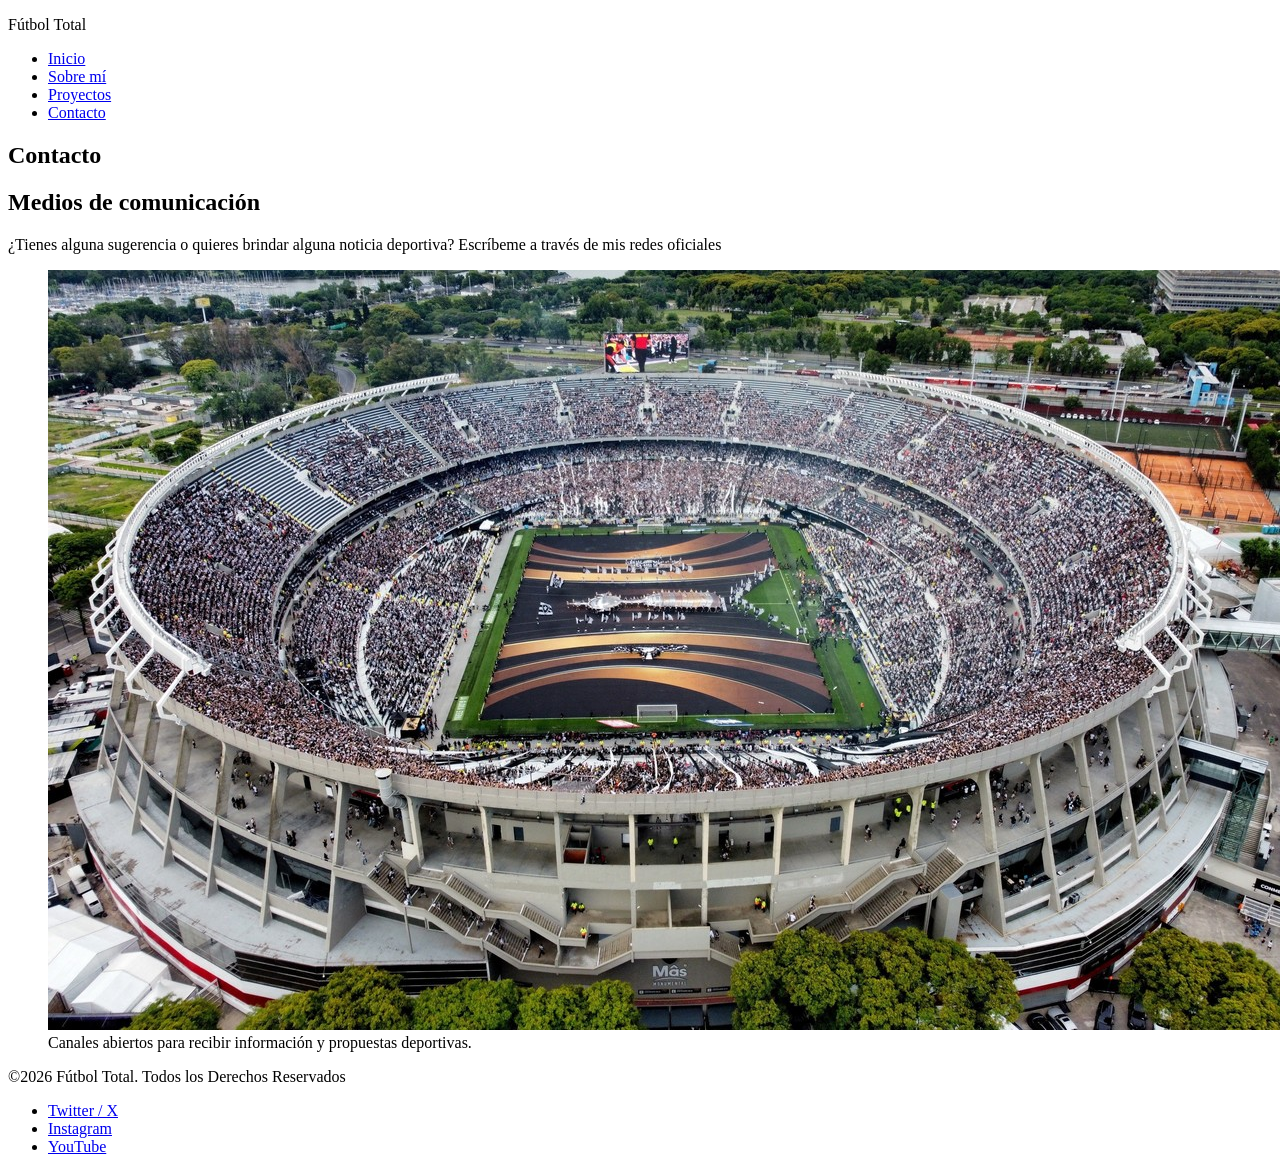
==== pages/contacto.html @ 1b3c71a9 "Add files via upload" ====
<!DOCTYPE html>
<html lang="es">
<head>
    <meta charset="UTF-8">
    <meta name="viewport" content="width=device-width, initial-scale=1.0">
    <title>Fútbol Total | Contacto</title>
</head>
<body>
    
    <header>
        <p>Fútbol Total</p>
        <nav>
            <ul>
                <li><a href="inicio.html">Inicio</a></li>
                <li><a href="sobre-mi.html">Sobre mí</a></li>
                <li><a href="proyectos.html">Proyectos</a></li>
                <li><a href="contacto.html">Contacto</a></li>
            </ul>
        </nav>
    </header>

    <main>
        <section id="contacto">
            <h1>Contacto</h1>
            <article>
                <h2>Medios de comunicación</h2>
                <p>¿Tienes alguna sugerencia o quieres brindar alguna noticia deportiva? Escríbeme a través de mis redes oficiales</p>
            </article>
            <figure>
                <img src="../assets/monumental-libertadores.png" alt="Imagen representativa de canales de contacto y comunicación abierta para la comunidad futbolera.">
                <figcaption>Canales abiertos para recibir información y propuestas deportivas.</figcaption>
            </figure>
        </section>
    </main>

    <footer>
        <p>&copy;<span id="year"></span> Fútbol Total. Todos los Derechos Reservados</p> 
        <script>document.getElementById('year').textContent = new Date().getFullYear();</script>
        <nav>
            <ul>
                <li><a href="https://twitter.com" target="_blank" rel="noopener">Twitter / X</a></li>
                <li><a href="https://instagram.com" target="_blank" rel="noopener">Instagram</a></li>
                <li><a href="https://youtube.com" target="_blank" rel="noopener">YouTube</a></li>
            </ul>
        </nav>
    </footer>

</body>
</html>
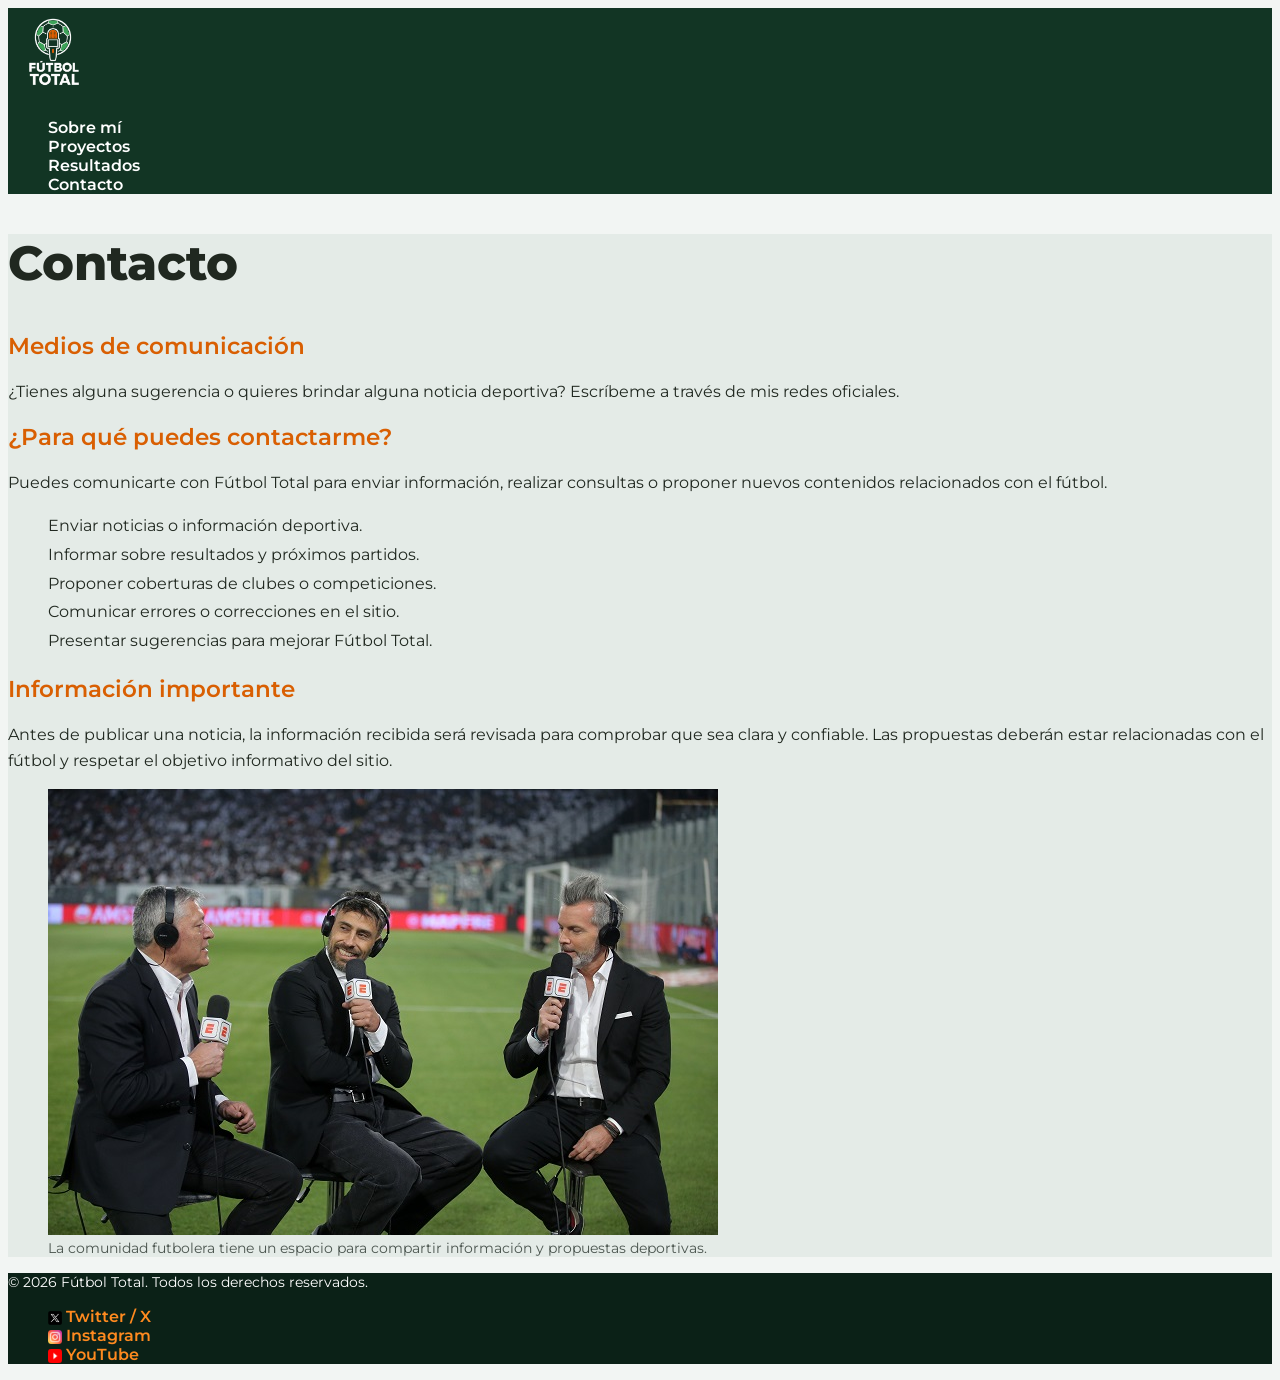
==== commit 247fe4f2: "Add files via upload" ====
--- a/pages/contacto.html
+++ b/pages/contacto.html
@@ -3,47 +3,190 @@
 <head>
     <meta charset="UTF-8">
     <meta name="viewport" content="width=device-width, initial-scale=1.0">
+
+    <link rel="stylesheet" href="../styles/styles.css">
+
     <title>Fútbol Total | Contacto</title>
 </head>
-<body>
-    
-    <header>
-        <p>Fútbol Total</p>
-        <nav>
-            <ul>
-                <li><a href="inicio.html">Inicio</a></li>
-                <li><a href="sobre-mi.html">Sobre mí</a></li>
-                <li><a href="proyectos.html">Proyectos</a></li>
-                <li><a href="contacto.html">Contacto</a></li>
+
+<body class="pagina">
+
+    <header class="encabezado">
+        <a
+            class="enlace-logo"
+            href="../index.html"
+            aria-label="Ir al inicio de Fútbol Total"
+        >
+            <img
+                class="logo-pagina"
+                src="../assets/logo-futbol.png"
+                alt="Logo de Fútbol Total"
+                width="90"
+                height="90"
+            >
+        </a>
+
+        <nav class="navegacion">
+            <ul class="menu">
+                <li class="menu-item">
+                    <a class="menu-enlace" href="./sobre-mi.html">Sobre mí</a>
+                </li>
+
+                <li class="menu-item">
+                    <a class="menu-enlace" href="./proyectos.html">Proyectos</a>
+                </li>
+
+                <li class="menu-item">
+                    <a class="menu-enlace" href="./resultados.html">Resultados</a>
+                </li>
+
+                <li class="menu-item">
+                    <a class="menu-enlace" href="./contacto.html">Contacto</a> 
+                </li>
             </ul>
         </nav>
     </header>
 
-    <main>
-        <section id="contacto">
-            <h1>Contacto</h1>
-            <article>
-                <h2>Medios de comunicación</h2>
-                <p>¿Tienes alguna sugerencia o quieres brindar alguna noticia deportiva? Escríbeme a través de mis redes oficiales</p>
+    <main class="contenido">
+        <section class="seccion-contacto">
+            <h1 class="titulo-principal">Contacto</h1>
+
+            <article class="articulo">
+                <h2 class="subtitulo">Medios de comunicación</h2>
+
+                <p class="texto">
+                    ¿Tienes alguna sugerencia o quieres brindar alguna noticia
+                    deportiva? Escríbeme a través de mis redes oficiales.
+                </p>
             </article>
-            <figure>
-                <img src="../assets/monumental-libertadores.png" alt="Imagen representativa de canales de contacto y comunicación abierta para la comunidad futbolera.">
-                <figcaption>Canales abiertos para recibir información y propuestas deportivas.</figcaption>
+
+            <article class="articulo">
+                <h2 class="subtitulo">
+                    ¿Para qué puedes contactarme?
+                </h2>
+
+                <p class="texto">
+                    Puedes comunicarte con Fútbol Total para enviar
+                    información, realizar consultas o proponer nuevos
+                    contenidos relacionados con el fútbol.
+                </p>
+
+                <ul class="lista">
+                    <li class="lista-item">
+                        Enviar noticias o información deportiva.
+                    </li>
+
+                    <li class="lista-item">
+                        Informar sobre resultados y próximos partidos.
+                    </li>
+
+                    <li class="lista-item">
+                        Proponer coberturas de clubes o competiciones.
+                    </li>
+
+                    <li class="lista-item">
+                        Comunicar errores o correcciones en el sitio.
+                    </li>
+
+                    <li class="lista-item">
+                        Presentar sugerencias para mejorar Fútbol Total.
+                    </li>
+                </ul>
+            </article>
+
+            <article class="articulo">
+                <h2 class="subtitulo">Información importante</h2>
+
+                <p class="texto">
+                    Antes de publicar una noticia, la información recibida
+                    será revisada para comprobar que sea clara y confiable.
+                    Las propuestas deberán estar relacionadas con el fútbol
+                    y respetar el objetivo informativo del sitio.
+                </p>
+            </article>
+
+            <figure class="figura">
+                <img
+                    class="imagen"
+                    src="../assets/periodistas-cancha.jpg"
+                    alt="Vista panorámica del estadio Monumental durante un evento deportivo"
+                >
+
+                <figcaption class="descripcion-imagen">
+                    La comunidad futbolera tiene un espacio para compartir información y propuestas deportivas.
+                </figcaption>
             </figure>
         </section>
     </main>
 
-    <footer>
-        <p>&copy;<span id="year"></span> Fútbol Total. Todos los Derechos Reservados</p> 
-        <script>document.getElementById('year').textContent = new Date().getFullYear();</script>
-        <nav>
-            <ul>
-                <li><a href="https://twitter.com" target="_blank" rel="noopener">Twitter / X</a></li>
-                <li><a href="https://instagram.com" target="_blank" rel="noopener">Instagram</a></li>
-                <li><a href="https://youtube.com" target="_blank" rel="noopener">YouTube</a></li>
-            </ul>
-        </nav>
-    </footer>
+<footer class="pie-pagina">
+    <p class="derechos">
+        &copy; <span id="year"></span> Fútbol Total. Todos los derechos reservados.
+    </p>
+
+    <nav class="navegacion-redes">
+        <ul class="lista-redes">
+            <li class="red-social">
+                <a
+                    class="enlace-red"
+                    href="https://twitter.com"
+                    target="_blank"
+                    rel="noopener"
+                >
+                    <img
+                        class="icono-red"
+                        src="../assets/logos/x.png"
+                        alt="Logo de X"
+                        width="14"
+                        height="14"
+                    >
+                    Twitter / X
+                </a>
+            </li>
+
+            <li class="red-social">
+                <a
+                    class="enlace-red"
+                    href="https://instagram.com"
+                    target="_blank"
+                    rel="noopener"
+                >
+                    <img
+                        class="icono-red"
+                        src="../assets/logos/instagram.png"
+                        alt="Logo de Instagram"
+                        width="14"
+                        height="14"
+                    >
+                    Instagram
+                </a>
+            </li>
+
+            <li class="red-social">
+                <a
+                    class="enlace-red"
+                    href="https://youtube.com"
+                    target="_blank"
+                    rel="noopener"
+                >
+                    <img
+                        class="icono-red"
+                        src="../assets/logos/yt.png"
+                        alt="Logo de YouTube"
+                        width="14"
+                        height="14"
+                    >
+                    YouTube
+                </a>
+            </li>
+        </ul>
+    </nav>
+</footer>
+
+    <script>
+        document.getElementById("year").textContent =
+            new Date().getFullYear();
+    </script>
 
 </body>
 </html>
--- a/styles/styles.css
+++ b/styles/styles.css
@@ -0,0 +1,388 @@
+/* Google Fonts */
+
+@import url("https://fonts.googleapis.com/css2?family=Montserrat:ital,wght@0,100..900;1,100..900&display=swap");
+
+
+/* Fuente y estilos generales */
+
+.pagina {
+    background-color: #f2f5f3;
+    color: #202820;
+    font-family: "Montserrat", sans-serif;
+}
+
+
+/* Encabezado */
+
+/* Logo interactivo en las cinco páginas */
+
+.enlace-logo {
+    text-decoration: none;
+    cursor: pointer;
+}
+
+.enlace-logo:hover .logo-pagina,
+.enlace-logo:focus .logo-pagina {
+    opacity: 0.85;
+}
+
+.encabezado {
+    background-color: #123524;
+}
+
+/* Encabezado fijo únicamente en index.html */
+
+.encabezado-inicio {
+    position: sticky;
+    top: 0;
+    z-index: 1000;
+}
+
+.menu {
+    list-style: none;
+}
+
+.menu-enlace {
+    color: #ffffff;
+    font-size: 16px;
+    font-weight: 600;
+    text-decoration: none;
+}
+
+.menu-enlace:hover {
+    color: #ff8a1f;
+}
+
+
+/* Sección principal */
+
+.seccion-inicio {
+    background-color: #1d593c;
+    color: #ffffff;
+    text-align: center;
+}
+
+.titulo-principal {
+    font-size: 48px;
+    font-weight: 800;
+}
+
+.texto-principal {
+    font-size: 18px;
+    font-weight: 400;
+}
+
+
+/* Secciones de contenido */
+
+.seccion-contacto {
+    background-color: #e4ebe7;
+}
+
+.titulo-seccion {
+    color: #123524;
+    font-size: 32px;
+    font-weight: 800;
+    text-align: left;
+}
+
+.subtitulo {
+    color: #d95f02;
+    font-size: 23px;
+    font-weight: 600;
+}
+
+.texto {
+    font-size: 16px;
+    font-weight: 400;
+    line-height: 1.6;
+}
+
+.lista {
+    line-height: 1.8;
+    list-style: none;
+}
+
+.lista-item {
+    color: #202820;
+}
+
+
+/* Información de la página Sobre mí */
+
+.lista-informacion {
+    list-style: none;
+}
+
+.informacion-item {
+    color: #202820;
+    font-size: 16px;
+    font-weight: 400;
+    line-height: 1.6;
+}
+
+
+/* Noticias destacadas */
+
+.seccion-noticias {
+    background-color: #202820;
+}
+
+.seccion-noticias .titulo-seccion {
+    color: #ffffff;
+}
+
+.noticia-principal {
+    background-color: #123524;
+    color: #ffffff;
+}
+
+.noticia-secundaria {
+    background-color: #123524;
+    color: #ffffff;
+}
+
+.categoria-noticia {
+    color: #ff8a1f;
+    font-size: 15px;
+    font-weight: 800;
+    text-transform: uppercase;
+}
+
+.titulo-noticia-principal {
+    color: #ffffff;
+    font-size: 30px;
+    font-weight: 800;
+}
+
+.titulo-noticia {
+    color: #123524;
+    font-size: 22px;
+    font-weight: 800;
+}
+
+.noticia-secundaria .titulo-noticia {
+    color: #ffffff;
+}
+
+.resumen-noticia {
+    font-size: 16px;
+    font-weight: 400;
+    line-height: 1.6;
+}
+
+
+/* Últimas noticias */
+
+.seccion-ultimas-noticias {
+    background-color: #f2f5f3;
+}
+
+.tarjeta-noticia {
+    background-color: #ffffff;
+}
+
+
+/* Fixture del Torneo Intermedio */
+
+.seccion-fixture {
+    background-color: #e4ebe7;
+}
+
+.texto-fixture {
+    color: #202820;
+    font-size: 16px;
+    font-weight: 400;
+    text-align: center;
+}
+
+.tarjeta-fixture {
+    background-color: #ffffff;
+    text-align: center;
+}
+
+.subtitulo-fixture {
+    color: #d95f02;
+    font-size: 23px;
+    font-weight: 600;
+    text-align: center;
+}
+
+.descripcion-fixture {
+    color: #4b554f;
+    font-size: 14px;
+    font-weight: 400;
+    text-align: center;
+}
+
+
+/* Imágenes de las páginas */
+
+.descripcion-imagen {
+    color: #4b554f;
+    font-size: 14px;
+}
+
+
+/* Resultados internacionales */
+
+.seccion-resultados {
+    background-color: #f2f5f3;
+}
+
+.seccion-resultados-alternativa {
+    background-color: #e4ebe7;
+}
+
+.grupo-resultados {
+    text-align: center;
+}
+
+.partido-resultado {
+    color: #202820;
+    font-size: 18px;
+    font-weight: 600;
+}
+
+.marcador {
+    color: #d95f02;
+    font-size: 21px;
+    font-weight: 800;
+}
+
+.clasificacion {
+    color: #4b554f;
+    font-size: 14px;
+    font-weight: 400;
+}
+
+
+/* Próximos partidos internacionales */
+
+.seccion-proximos {
+    background-color: #123524;
+    color: #ffffff;
+}
+
+.seccion-proximos .titulo-seccion {
+    color: #ffffff;
+}
+
+.partido-proximo {
+    color: #ffffff;
+    font-size: 18px;
+    font-weight: 600;
+}
+
+.horario-partido {
+    color: #ff8a1f;
+    font-weight: 800;
+}
+
+.detalle-partido {
+    color: #ffffff;
+    font-size: 14px;
+    font-weight: 400;
+}
+
+
+/* Equipos clasificados */
+
+.seccion-clasificados {
+    background-color: #f2f5f3;
+    text-align: center;
+}
+
+.lista-clasificados {
+    list-style: none;
+}
+
+.equipo-clasificado {
+    color: #123524;
+    font-size: 18px;
+    font-weight: 800;
+}
+
+.texto-pendiente {
+    color: #4b554f;
+    font-size: 15px;
+    font-weight: 400;
+}
+
+
+/* Cruces de octavos de final */
+
+.seccion-cruces {
+    background-color: #e4ebe7;
+    text-align: center;
+}
+
+.cruce {
+    color: #202820;
+    font-size: 18px;
+    font-weight: 600;
+}
+
+
+/* Próximas fases */
+
+.seccion-fases {
+    background-color: #f2f5f3;
+    text-align: center;
+}
+
+.fase-pendiente {
+    color: #4b554f;
+    font-size: 16px;
+    font-weight: 400;
+}
+
+
+/* Fuente de información */
+
+.seccion-fuente {
+    background-color: #202820;
+    color: #ffffff;
+    text-align: center;
+}
+
+.texto-fuente {
+    font-size: 15px;
+    font-weight: 400;
+}
+
+.enlace-fuente {
+    color: #ff8a1f;
+    font-weight: 600;
+    text-decoration: none;
+}
+
+.enlace-fuente:hover {
+    color: #ffffff;
+}
+
+
+/* Pie de página */
+
+.pie-pagina {
+    background-color: #0b2117;
+    color: #ffffff;
+}
+
+.derechos {
+    font-size: 14px;
+}
+
+.lista-redes {
+    list-style: none;
+}
+
+.enlace-red {
+    color: #ff8a1f;
+    font-weight: 600;
+    text-decoration: none;
+}
+
+.enlace-red .icono-red {
+    vertical-align: middle;
+}
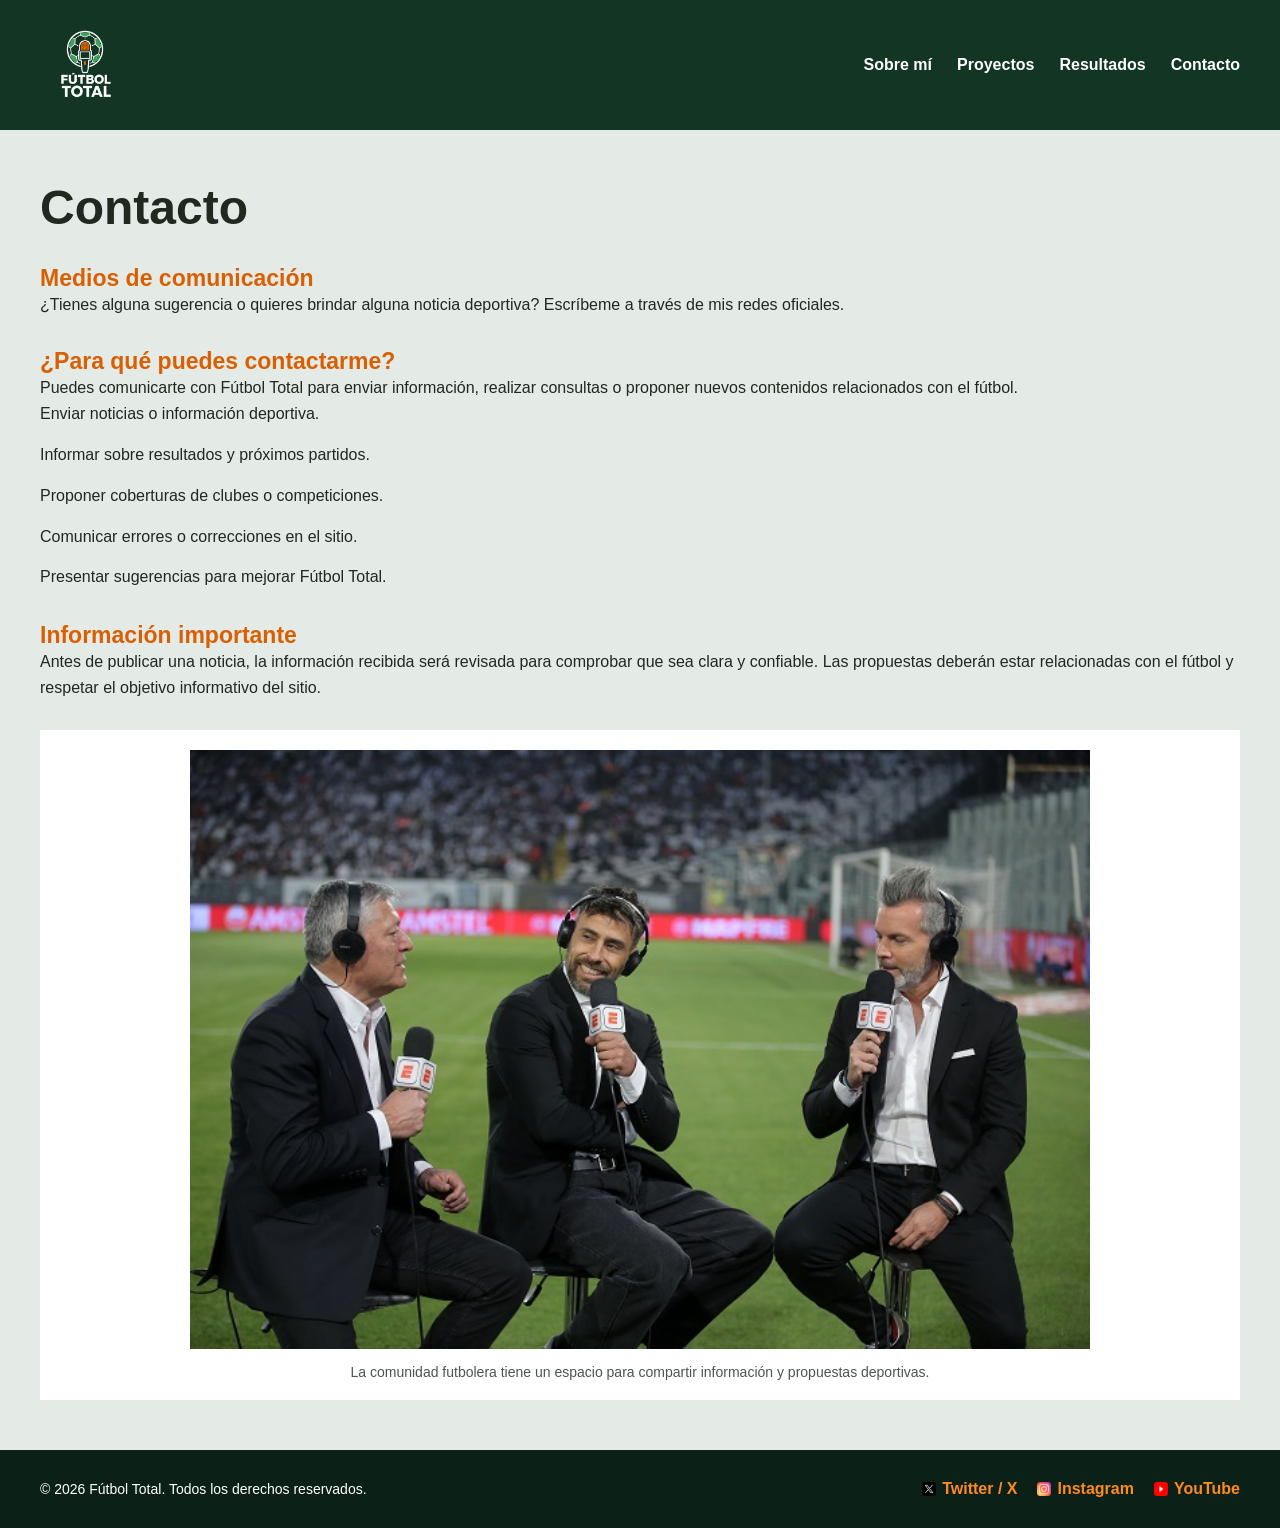
==== commit 207c14dd: "Add files via upload" ====
--- a/pages/contacto.html
+++ b/pages/contacto.html
@@ -41,7 +41,7 @@
                 </li>
 
                 <li class="menu-item">
-                    <a class="menu-enlace" href="./contacto.html">Contacto</a> 
+                    <a class="menu-enlace" href="./contacto.html">Contacto</a>
                 </li>
             </ul>
         </nav>
@@ -109,79 +109,80 @@
                 <img
                     class="imagen"
                     src="../assets/periodistas-cancha.jpg"
-                    alt="Vista panorámica del estadio Monumental durante un evento deportivo"
+                    alt="Periodistas deportivos trabajando junto al campo de juego"
                 >
 
                 <figcaption class="descripcion-imagen">
-                    La comunidad futbolera tiene un espacio para compartir información y propuestas deportivas.
+                    La comunidad futbolera tiene un espacio para compartir
+                    información y propuestas deportivas.
                 </figcaption>
             </figure>
         </section>
     </main>
 
-<footer class="pie-pagina">
-    <p class="derechos">
-        &copy; <span id="year"></span> Fútbol Total. Todos los derechos reservados.
-    </p>
+    <footer class="pie-pagina">
+        <p class="derechos">
+            &copy; <span id="year"></span> Fútbol Total. Todos los derechos reservados.
+        </p>
 
-    <nav class="navegacion-redes">
-        <ul class="lista-redes">
-            <li class="red-social">
-                <a
-                    class="enlace-red"
-                    href="https://twitter.com"
-                    target="_blank"
-                    rel="noopener"
-                >
-                    <img
-                        class="icono-red"
-                        src="../assets/logos/x.png"
-                        alt="Logo de X"
-                        width="14"
-                        height="14"
+        <nav class="navegacion-redes">
+            <ul class="lista-redes">
+                <li class="red-social">
+                    <a
+                        class="enlace-red"
+                        href="https://twitter.com"
+                        target="_blank"
+                        rel="noopener"
                     >
-                    Twitter / X
-                </a>
-            </li>
+                        <img
+                            class="icono-red"
+                            src="../assets/logos/x.png"
+                            alt="Logo de X"
+                            width="14"
+                            height="14"
+                        >
+                        Twitter / X
+                    </a>
+                </li>
 
-            <li class="red-social">
-                <a
-                    class="enlace-red"
-                    href="https://instagram.com"
-                    target="_blank"
-                    rel="noopener"
-                >
-                    <img
-                        class="icono-red"
-                        src="../assets/logos/instagram.png"
-                        alt="Logo de Instagram"
-                        width="14"
-                        height="14"
+                <li class="red-social">
+                    <a
+                        class="enlace-red"
+                        href="https://instagram.com"
+                        target="_blank"
+                        rel="noopener"
                     >
-                    Instagram
-                </a>
-            </li>
+                        <img
+                            class="icono-red"
+                            src="../assets/logos/instagram.png"
+                            alt="Logo de Instagram"
+                            width="14"
+                            height="14"
+                        >
+                        Instagram
+                    </a>
+                </li>
 
-            <li class="red-social">
-                <a
-                    class="enlace-red"
-                    href="https://youtube.com"
-                    target="_blank"
-                    rel="noopener"
-                >
-                    <img
-                        class="icono-red"
-                        src="../assets/logos/yt.png"
-                        alt="Logo de YouTube"
-                        width="14"
-                        height="14"
+                <li class="red-social">
+                    <a
+                        class="enlace-red"
+                        href="https://youtube.com"
+                        target="_blank"
+                        rel="noopener"
                     >
-                    YouTube
-                </a>
-            </li>
-        </ul>
-    </nav>
-</footer>
+                        <img
+                            class="icono-red"
+                            src="../assets/logos/yt.png"
+                            alt="Logo de YouTube"
+                            width="14"
+                            height="14"
+                        >
+                        YouTube
+                    </a>
+                </li>
+            </ul>
+        </nav>
+    </footer>
 
     <script>
         document.getElementById("year").textContent =
--- a/styles/styles.css
+++ b/styles/styles.css
@@ -1,6 +1,8 @@
-/* Google Fonts */
-
-@import url("https://fonts.googleapis.com/css2?family=Montserrat:ital,wght@0,100..900;1,100..900&display=swap");
+* {
+    margin: 0;
+    padding: 0;
+    box-sizing: border-box;
+}
 
 
 /* Fuente y estilos generales */
@@ -11,26 +13,22 @@
     font-family: "Montserrat", sans-serif;
 }
 
-
-/* Encabezado */
-
-/* Logo interactivo en las cinco páginas */
-
-.enlace-logo {
-    text-decoration: none;
-    cursor: pointer;
-}
-
-.enlace-logo:hover .logo-pagina,
-.enlace-logo:focus .logo-pagina {
-    opacity: 0.85;
-}
+img {
+    display: block;
+    max-width: 100%;
+}
+
+
+/* Encabezado y navbar */
 
 .encabezado {
+    display: flex;
+    justify-content: space-between;
+    align-items: center;
+    gap: 30px;
+    padding: 20px 40px;
     background-color: #123524;
 }
-
-/* Encabezado fijo únicamente en index.html */
 
 .encabezado-inicio {
     position: sticky;
@@ -38,7 +36,27 @@
     z-index: 1000;
 }
 
+.enlace-logo {
+    text-decoration: none;
+    cursor: pointer;
+}
+
+.logo-pagina {
+    width: 90px;
+    height: 90px;
+    object-fit: contain;
+}
+
+.enlace-logo:hover .logo-pagina,
+.enlace-logo:focus .logo-pagina {
+    opacity: 0.85;
+}
+
 .menu {
+    display: flex;
+    justify-content: flex-end;
+    align-items: center;
+    gap: 25px;
     list-style: none;
 }
 
@@ -57,23 +75,49 @@
 /* Sección principal */
 
 .seccion-inicio {
+    display: flex;
+    flex-direction: column;
+    justify-content: center;
+    align-items: center;
+    gap: 20px;
+    min-height: 280px;
+    padding: 50px 40px;
     background-color: #1d593c;
     color: #ffffff;
     text-align: center;
 }
 
 .titulo-principal {
+    max-width: 900px;
     font-size: 48px;
     font-weight: 800;
 }
 
 .texto-principal {
+    max-width: 750px;
     font-size: 18px;
     font-weight: 400;
 }
 
 
-/* Secciones de contenido */
+/* Secciones generales */
+
+.seccion,
+.seccion-contacto,
+.seccion-noticias,
+.seccion-ultimas-noticias,
+.seccion-fixture,
+.seccion-resultados,
+.seccion-proximos,
+.seccion-clasificados,
+.seccion-cruces,
+.seccion-fases,
+.seccion-fuente {
+    display: flex;
+    flex-direction: column;
+    gap: 30px;
+    padding: 50px 40px;
+}
 
 .seccion-contacto {
     background-color: #e4ebe7;
@@ -99,6 +143,9 @@
 }
 
 .lista {
+    display: flex;
+    flex-direction: column;
+    gap: 12px;
     line-height: 1.8;
     list-style: none;
 }
@@ -108,9 +155,12 @@
 }
 
 
-/* Información de la página Sobre mí */
+/* Información de Sobre mí */
 
 .lista-informacion {
+    display: flex;
+    flex-direction: column;
+    gap: 12px;
     list-style: none;
 }
 
@@ -122,6 +172,33 @@
 }
 
 
+/* Imagen de la página Resultados */
+
+.figura {
+    display: flex;
+    flex-direction: column;
+    align-items: center;
+    gap: 15px;
+    width: 100%;
+    max-width: 1200px;
+    margin: 0 auto;
+    padding: 20px;
+    background-color: #ffffff;
+}
+
+.imagen {
+    width: 100%;
+    max-width: 900px;
+    height: auto;
+}
+
+.descripcion-imagen {
+    color: #4b554f;
+    font-size: 14px;
+    text-align: center;
+}
+
+
 /* Noticias destacadas */
 
 .seccion-noticias {
@@ -132,12 +209,46 @@
     color: #ffffff;
 }
 
+.noticias-destacadas {
+    display: flex;
+    align-items: stretch;
+    gap: 25px;
+    width: 100%;
+    max-width: 1200px;
+    margin: 0 auto;
+}
+
 .noticia-principal {
+    display: flex;
+    flex: 2 1 0;
+    min-width: 0;
+    flex-direction: column;
+    gap: 20px;
+    padding: 20px;
     background-color: #123524;
     color: #ffffff;
 }
 
+.imagen-noticia-principal {
+    width: 100%;
+    height: 320px;
+    object-fit: cover;
+}
+
+.contenido-noticia {
+    display: flex;
+    flex-direction: column;
+    gap: 15px;
+}
+
 .noticia-secundaria {
+    display: flex;
+    flex: 1 1 0;
+    min-width: 0;
+    flex-direction: column;
+    justify-content: center;
+    gap: 20px;
+    padding: 20px;
     background-color: #123524;
     color: #ffffff;
 }
@@ -153,12 +264,14 @@
     color: #ffffff;
     font-size: 30px;
     font-weight: 800;
+    overflow-wrap: break-word;
 }
 
 .titulo-noticia {
     color: #123524;
     font-size: 22px;
     font-weight: 800;
+    overflow-wrap: break-word;
 }
 
 .noticia-secundaria .titulo-noticia {
@@ -169,6 +282,7 @@
     font-size: 16px;
     font-weight: 400;
     line-height: 1.6;
+    overflow-wrap: break-word;
 }
 
 
@@ -178,7 +292,22 @@
     background-color: #f2f5f3;
 }
 
+.lista-noticias {
+    display: flex;
+    flex-wrap: wrap;
+    gap: 25px;
+    width: 100%;
+    max-width: 1200px;
+    margin: 0 auto;
+}
+
 .tarjeta-noticia {
+    display: flex;
+    flex: 1 1 250px;
+    min-width: 0;
+    flex-direction: column;
+    gap: 15px;
+    padding: 20px;
     background-color: #ffffff;
 }
 
@@ -196,7 +325,23 @@
     text-align: center;
 }
 
+.contenedor-fixture {
+    display: flex;
+    align-items: stretch;
+    gap: 25px;
+    width: 100%;
+    max-width: 1200px;
+    margin: 0 auto;
+}
+
 .tarjeta-fixture {
+    display: flex;
+    flex: 1 1 0;
+    min-width: 0;
+    flex-direction: column;
+    align-items: center;
+    gap: 15px;
+    padding: 20px;
     background-color: #ffffff;
     text-align: center;
 }
@@ -208,6 +353,11 @@
     text-align: center;
 }
 
+.imagen-fixture {
+    width: 100%;
+    height: auto;
+}
+
 .descripcion-fixture {
     color: #4b554f;
     font-size: 14px;
@@ -216,14 +366,6 @@
 }
 
 
-/* Imágenes de las páginas */
-
-.descripcion-imagen {
-    color: #4b554f;
-    font-size: 14px;
-}
-
-
 /* Resultados internacionales */
 
 .seccion-resultados {
@@ -235,6 +377,15 @@
 }
 
 .grupo-resultados {
+    display: flex;
+    flex-direction: column;
+    gap: 15px;
+    width: 100%;
+    max-width: 1200px;
+    min-width: 0;
+    margin: 0 auto;
+    padding: 20px;
+    background-color: #ffffff;
     text-align: center;
 }
 
@@ -268,6 +419,10 @@
     color: #ffffff;
 }
 
+.seccion-proximos .grupo-resultados {
+    background-color: #0b2117;
+}
+
 .partido-proximo {
     color: #ffffff;
     font-size: 18px;
@@ -283,6 +438,7 @@
     color: #ffffff;
     font-size: 14px;
     font-weight: 400;
+    line-height: 1.6;
 }
 
 
@@ -294,10 +450,21 @@
 }
 
 .lista-clasificados {
+    display: flex;
+    flex-wrap: wrap;
+    justify-content: center;
+    gap: 15px;
+    width: 100%;
+    max-width: 1200px;
+    margin: 0 auto;
     list-style: none;
 }
 
 .equipo-clasificado {
+    flex: 1 1 200px;
+    min-width: 0;
+    padding: 20px;
+    background-color: #ffffff;
     color: #123524;
     font-size: 18px;
     font-weight: 800;
@@ -313,11 +480,16 @@
 /* Cruces de octavos de final */
 
 .seccion-cruces {
+    align-items: center;
     background-color: #e4ebe7;
     text-align: center;
 }
 
 .cruce {
+    width: 100%;
+    max-width: 600px;
+    padding: 20px;
+    background-color: #ffffff;
     color: #202820;
     font-size: 18px;
     font-weight: 600;
@@ -329,6 +501,17 @@
 .seccion-fases {
     background-color: #f2f5f3;
     text-align: center;
+}
+
+.fase {
+    display: flex;
+    flex-direction: column;
+    gap: 12px;
+    width: 100%;
+    max-width: 1200px;
+    margin: 0 auto;
+    padding: 20px;
+    background-color: #ffffff;
 }
 
 .fase-pendiente {
@@ -341,6 +524,7 @@
 /* Fuente de información */
 
 .seccion-fuente {
+    align-items: center;
     background-color: #202820;
     color: #ffffff;
     text-align: center;
@@ -365,6 +549,11 @@
 /* Pie de página */
 
 .pie-pagina {
+    display: flex;
+    justify-content: space-between;
+    align-items: center;
+    gap: 30px;
+    padding: 30px 40px;
     background-color: #0b2117;
     color: #ffffff;
 }
@@ -374,15 +563,76 @@
 }
 
 .lista-redes {
+    display: flex;
+    align-items: center;
+    gap: 20px;
     list-style: none;
 }
 
 .enlace-red {
+    display: flex;
+    align-items: center;
+    gap: 6px;
     color: #ff8a1f;
     font-weight: 600;
     text-decoration: none;
 }
 
-.enlace-red .icono-red {
-    vertical-align: middle;
+
+/* Adaptación para pantallas pequeñas */
+
+@media (max-width: 768px) {
+    .encabezado {
+        flex-direction: column;
+        padding: 20px;
+    }
+
+    .menu {
+        flex-wrap: wrap;
+        justify-content: center;
+        gap: 15px;
+    }
+
+    .titulo-principal {
+        font-size: 34px;
+    }
+
+    .titulo-seccion {
+        font-size: 27px;
+    }
+
+    .seccion,
+    .seccion-inicio,
+    .seccion-contacto,
+    .seccion-noticias,
+    .seccion-ultimas-noticias,
+    .seccion-fixture,
+    .seccion-resultados,
+    .seccion-proximos,
+    .seccion-clasificados,
+    .seccion-cruces,
+    .seccion-fases,
+    .seccion-fuente {
+        padding: 35px 20px;
+    }
+
+    .noticias-destacadas,
+    .contenedor-fixture {
+        flex-direction: column;
+    }
+
+    .imagen-noticia-principal {
+        height: auto;
+    }
+
+    .pie-pagina {
+        flex-direction: column;
+        padding: 30px 20px;
+        text-align: center;
+    }
+
+    .lista-redes {
+        flex-wrap: wrap;
+        justify-content: center;
+    }
 }
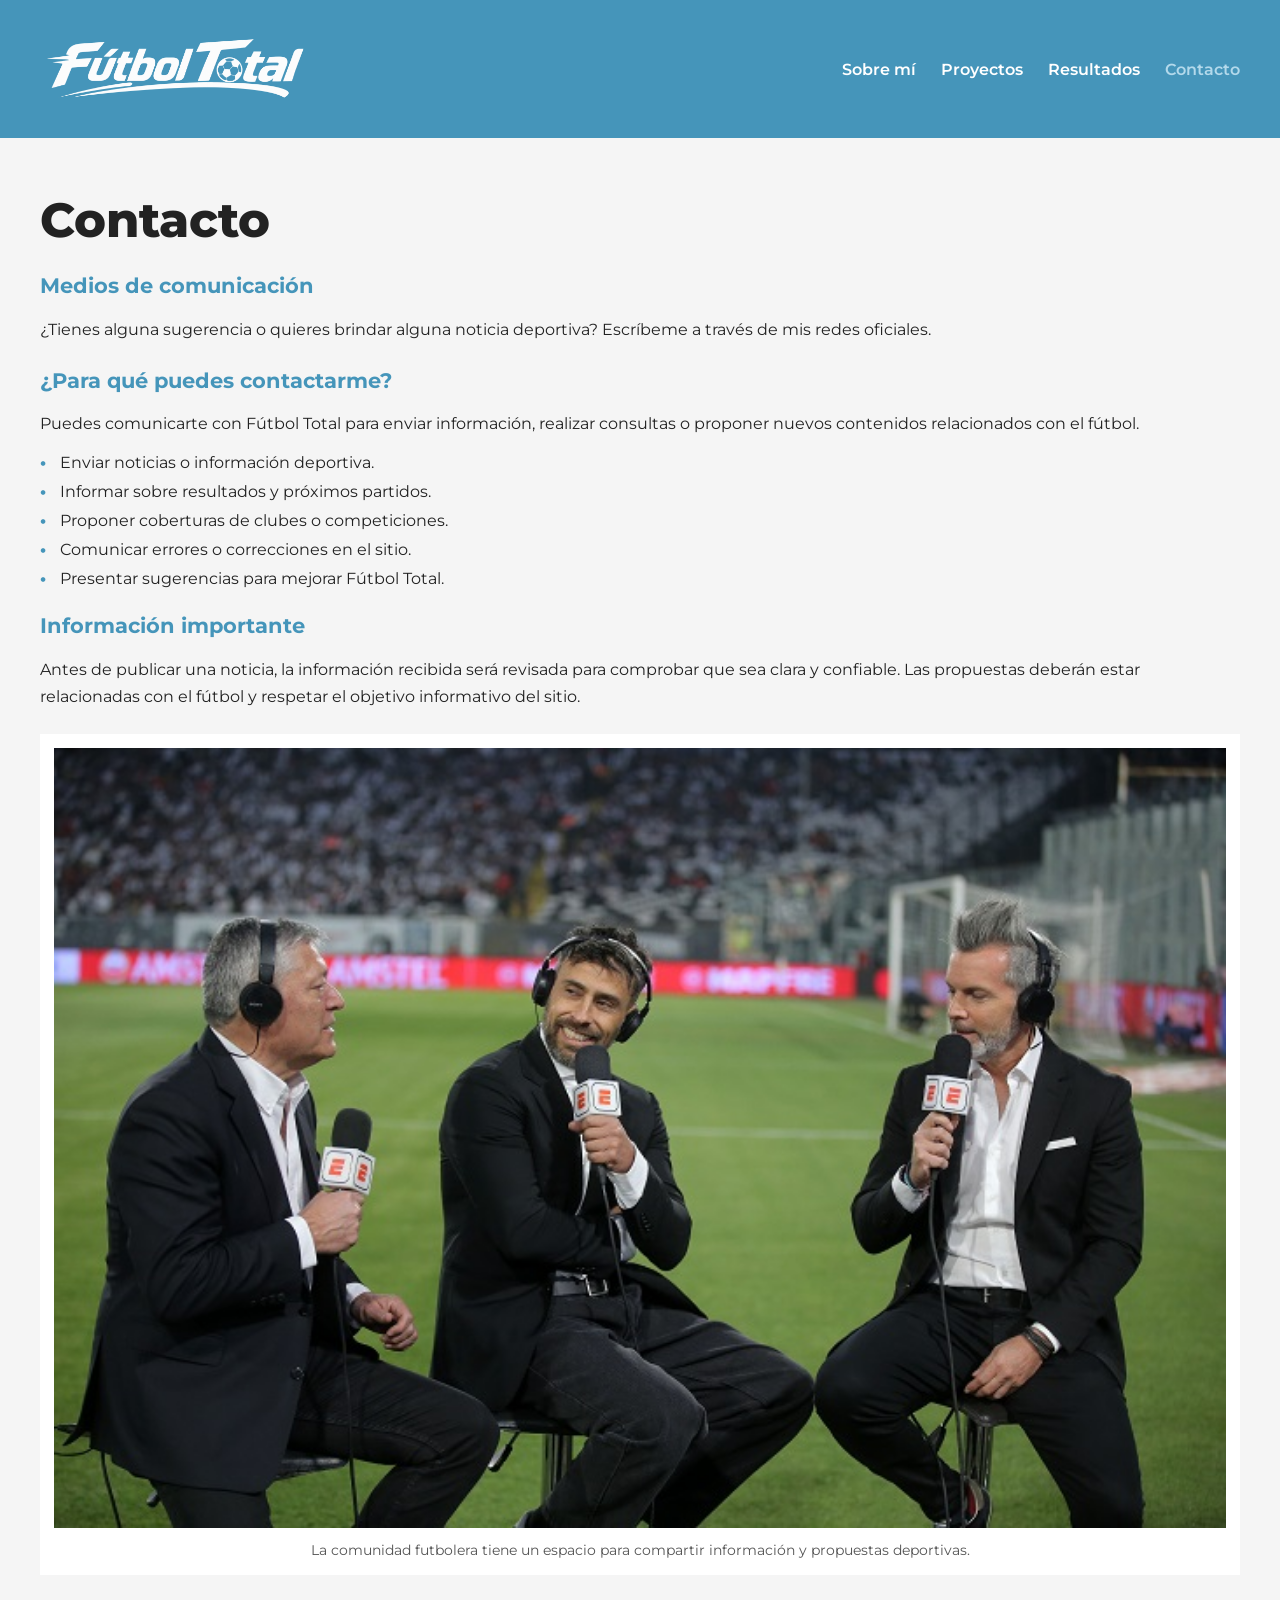
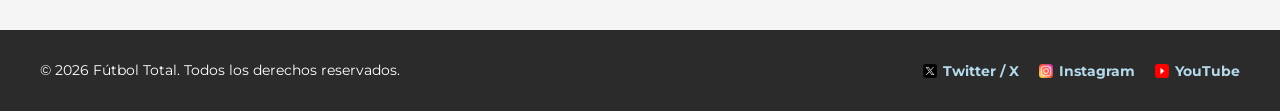
==== commit 01484a0e: "Add files via upload" ====
--- a/pages/contacto.html
+++ b/pages/contacto.html
@@ -3,57 +3,44 @@
 <head>
     <meta charset="UTF-8">
     <meta name="viewport" content="width=device-width, initial-scale=1.0">
-
     <link rel="stylesheet" href="../styles/styles.css">
-
     <title>Fútbol Total | Contacto</title>
 </head>
 
-<body class="pagina">
-
+<body class="pagina pagina-contacto">
     <header class="encabezado">
-        <a
-            class="enlace-logo"
-            href="../index.html"
-            aria-label="Ir al inicio de Fútbol Total"
-        >
+        <a class="enlace-logo" href="../index.html" aria-label="Ir al inicio de Fútbol Total">
             <img
                 class="logo-pagina"
-                src="../assets/logo-futbol.png"
+                src="../assets/logo-futbol-total.png"
                 alt="Logo de Fútbol Total"
-                width="90"
-                height="90"
             >
         </a>
 
-        <nav class="navegacion">
+        <nav class="navegacion" aria-label="Navegación principal">
             <ul class="menu">
                 <li class="menu-item">
                     <a class="menu-enlace" href="./sobre-mi.html">Sobre mí</a>
                 </li>
-
                 <li class="menu-item">
                     <a class="menu-enlace" href="./proyectos.html">Proyectos</a>
                 </li>
-
                 <li class="menu-item">
                     <a class="menu-enlace" href="./resultados.html">Resultados</a>
                 </li>
-
                 <li class="menu-item">
-                    <a class="menu-enlace" href="./contacto.html">Contacto</a>
+                    <a class="menu-enlace" href="./contacto.html" aria-current="page">Contacto</a>
                 </li>
             </ul>
         </nav>
     </header>
 
     <main class="contenido">
-        <section class="seccion-contacto">
-            <h1 class="titulo-principal">Contacto</h1>
+        <section class="seccion-contacto" aria-labelledby="titulo-contacto">
+            <h1 class="titulo-principal" id="titulo-contacto">Contacto</h1>
 
             <article class="articulo">
                 <h2 class="subtitulo">Medios de comunicación</h2>
-
                 <p class="texto">
                     ¿Tienes alguna sugerencia o quieres brindar alguna noticia
                     deportiva? Escríbeme a través de mis redes oficiales.
@@ -61,42 +48,23 @@
             </article>
 
             <article class="articulo">
-                <h2 class="subtitulo">
-                    ¿Para qué puedes contactarme?
-                </h2>
-
+                <h2 class="subtitulo">¿Para qué puedes contactarme?</h2>
                 <p class="texto">
                     Puedes comunicarte con Fútbol Total para enviar
                     información, realizar consultas o proponer nuevos
                     contenidos relacionados con el fútbol.
                 </p>
-
                 <ul class="lista">
-                    <li class="lista-item">
-                        Enviar noticias o información deportiva.
-                    </li>
-
-                    <li class="lista-item">
-                        Informar sobre resultados y próximos partidos.
-                    </li>
-
-                    <li class="lista-item">
-                        Proponer coberturas de clubes o competiciones.
-                    </li>
-
-                    <li class="lista-item">
-                        Comunicar errores o correcciones en el sitio.
-                    </li>
-
-                    <li class="lista-item">
-                        Presentar sugerencias para mejorar Fútbol Total.
-                    </li>
+                    <li class="lista-item">Enviar noticias o información deportiva.</li>
+                    <li class="lista-item">Informar sobre resultados y próximos partidos.</li>
+                    <li class="lista-item">Proponer coberturas de clubes o competiciones.</li>
+                    <li class="lista-item">Comunicar errores o correcciones en el sitio.</li>
+                    <li class="lista-item">Presentar sugerencias para mejorar Fútbol Total.</li>
                 </ul>
             </article>
 
             <article class="articulo">
                 <h2 class="subtitulo">Información importante</h2>
-
                 <p class="texto">
                     Antes de publicar una noticia, la información recibida
                     será revisada para comprobar que sea clara y confiable.
@@ -111,7 +79,6 @@
                     src="../assets/periodistas-cancha.jpg"
                     alt="Periodistas deportivos trabajando junto al campo de juego"
                 >
-
                 <figcaption class="descripcion-imagen">
                     La comunidad futbolera tiene un espacio para compartir
                     información y propuestas deportivas.
@@ -125,58 +92,23 @@
             &copy; <span id="year"></span> Fútbol Total. Todos los derechos reservados.
         </p>
 
-        <nav class="navegacion-redes">
+        <nav class="navegacion-redes" aria-label="Redes sociales">
             <ul class="lista-redes">
                 <li class="red-social">
-                    <a
-                        class="enlace-red"
-                        href="https://twitter.com"
-                        target="_blank"
-                        rel="noopener"
-                    >
-                        <img
-                            class="icono-red"
-                            src="../assets/logos/x.png"
-                            alt="Logo de X"
-                            width="14"
-                            height="14"
-                        >
+                    <a class="enlace-red" href="https://twitter.com" target="_blank" rel="noopener noreferrer">
+                        <img class="icono-red" src="../assets/logos/x.png" alt="" width="14" height="14">
                         Twitter / X
                     </a>
                 </li>
-
                 <li class="red-social">
-                    <a
-                        class="enlace-red"
-                        href="https://instagram.com"
-                        target="_blank"
-                        rel="noopener"
-                    >
-                        <img
-                            class="icono-red"
-                            src="../assets/logos/instagram.png"
-                            alt="Logo de Instagram"
-                            width="14"
-                            height="14"
-                        >
+                    <a class="enlace-red" href="https://instagram.com" target="_blank" rel="noopener noreferrer">
+                        <img class="icono-red" src="../assets/logos/instagram.png" alt="" width="14" height="14">
                         Instagram
                     </a>
                 </li>
-
                 <li class="red-social">
-                    <a
-                        class="enlace-red"
-                        href="https://youtube.com"
-                        target="_blank"
-                        rel="noopener"
-                    >
-                        <img
-                            class="icono-red"
-                            src="../assets/logos/yt.png"
-                            alt="Logo de YouTube"
-                            width="14"
-                            height="14"
-                        >
+                    <a class="enlace-red" href="https://youtube.com" target="_blank" rel="noopener noreferrer">
+                        <img class="icono-red" src="../assets/logos/yt.png" alt="" width="14" height="14">
                         YouTube
                     </a>
                 </li>
@@ -185,9 +117,7 @@
     </footer>
 
     <script>
-        document.getElementById("year").textContent =
-            new Date().getFullYear();
+        document.getElementById("year").textContent = new Date().getFullYear();
     </script>
-
 </body>
 </html>
--- a/styles/styles.css
+++ b/styles/styles.css
@@ -1,15 +1,42 @@
+@import url("https://fonts.googleapis.com/css2?family=Montserrat:wght@400;600;700;800&display=swap");
+
+/* Paleta inspirada en la sección Deportes de Montevideo Portal */
+
+:root {
+    --azul-marino: #4595ba;
+    --azul-profundo: #333333;
+    --azul-superficie: #262626;
+    --azul-seccion: #3d85a7;
+    --celeste: #b3d9eb;
+    --celeste-oscuro: #4595ba;
+    --blanco: #ffffff;
+    --fondo-claro: #ffffff;
+    --fondo-alternativo: #f5f5f5;
+    --texto-principal: #222222;
+    --texto-secundario: #555555;
+    --texto-suave: #777777;
+    --borde: #dddddd;
+    --footer: #2b2b2b;
+}
+
+/* ==================================================
+ESTILOS GENERALES - MOBILE FIRST
+   ================================================== */
+
 * {
     margin: 0;
     padding: 0;
     box-sizing: border-box;
 }
 
-
-/* Fuente y estilos generales */
+html {
+    scroll-behavior: smooth;
+}
 
 .pagina {
-    background-color: #f2f5f3;
-    color: #202820;
+    min-width: 0;
+    background-color: var(--fondo-claro);
+    color: var(--texto-principal);
     font-family: "Montserrat", sans-serif;
 }
 
@@ -18,16 +45,21 @@
     max-width: 100%;
 }
 
-
-/* Encabezado y navbar */
+a {
+    color: inherit;
+}
+
+/* ==================================================
+ENCABEZADO Y NAVEGACIÓN - MOBILE
+   ================================================== */
 
 .encabezado {
     display: flex;
-    justify-content: space-between;
+    flex-direction: column;
     align-items: center;
-    gap: 30px;
-    padding: 20px 40px;
-    background-color: #123524;
+    gap: 18px;
+    padding: 18px 20px;
+    background-color: var(--azul-marino);
 }
 
 .encabezado-inicio {
@@ -37,13 +69,13 @@
 }
 
 .enlace-logo {
+    flex-shrink: 0;
     text-decoration: none;
-    cursor: pointer;
 }
 
 .logo-pagina {
-    width: 90px;
-    height: 90px;
+    width: 190px;
+    height: auto;
     object-fit: contain;
 }
 
@@ -52,55 +84,41 @@
     opacity: 0.85;
 }
 
+.navegacion {
+    width: 100%;
+}
+
 .menu {
     display: flex;
-    justify-content: flex-end;
+    flex-wrap: wrap;
+    justify-content: center;
     align-items: center;
-    gap: 25px;
+    gap: 12px 18px;
     list-style: none;
 }
 
 .menu-enlace {
-    color: #ffffff;
-    font-size: 16px;
+    display: block;
+    padding: 5px 0;
+    color: var(--blanco);
+    font-size: 14px;
     font-weight: 600;
     text-decoration: none;
 }
 
-.menu-enlace:hover {
-    color: #ff8a1f;
-}
-
-
-/* Sección principal */
-
-.seccion-inicio {
-    display: flex;
-    flex-direction: column;
-    justify-content: center;
-    align-items: center;
-    gap: 20px;
-    min-height: 280px;
-    padding: 50px 40px;
-    background-color: #1d593c;
-    color: #ffffff;
-    text-align: center;
-}
-
-.titulo-principal {
-    max-width: 900px;
-    font-size: 48px;
-    font-weight: 800;
-}
-
-.texto-principal {
-    max-width: 750px;
-    font-size: 18px;
-    font-weight: 400;
-}
-
-
-/* Secciones generales */
+.menu-enlace:hover,
+.menu-enlace:focus,
+.menu-enlace[aria-current="page"] {
+    color: var(--celeste);
+}
+
+/* ==================================================
+TEXTOS Y SECCIONES GENERALES - MOBILE
+   ================================================== */
+
+.contenido {
+    min-width: 0;
+}
 
 .seccion,
 .seccion-contacto,
@@ -115,457 +133,576 @@
 .seccion-fuente {
     display: flex;
     flex-direction: column;
+    gap: 24px;
+    width: 100%;
+    padding: 35px 20px;
+}
+
+.seccion-contacto {
+    background-color: var(--fondo-alternativo);
+}
+
+.seccion-inicio {
+    display: flex;
+    flex-direction: column;
+    justify-content: center;
+    align-items: center;
+    gap: 18px;
+    min-height: 220px;
+    padding: 40px 20px;
+    background-color: var(--azul-seccion);
+    color: var(--blanco);
+    text-align: center;
+}
+
+.titulo-principal {
+    max-width: 900px;
+    font-size: clamp(30px, 9vw, 48px);
+    font-weight: 800;
+    line-height: 1.15;
+}
+
+.texto-principal {
+    max-width: 750px;
+    font-size: 16px;
+    line-height: 1.6;
+}
+
+.titulo-seccion {
+    color: var(--azul-marino);
+    font-size: clamp(26px, 7vw, 32px);
+    font-weight: 800;
+    line-height: 1.2;
+    text-align: left;
+}
+
+.subtitulo {
+    color: var(--celeste-oscuro);
+    font-size: 21px;
+    font-weight: 700;
+    line-height: 1.3;
+}
+
+.articulo {
+    display: flex;
+    flex-direction: column;
+    gap: 16px;
+}
+
+.texto,
+.informacion-item {
+    font-size: 16px;
+    line-height: 1.7;
+}
+
+.lista,
+.lista-informacion {
+    display: flex;
+    flex-direction: column;
+    gap: 10px;
+    list-style: none;
+}
+
+.lista-item,
+.informacion-item {
+    position: relative;
+    padding-left: 20px;
+}
+
+.lista-item::before,
+.informacion-item::before {
+    content: "•";
+    position: absolute;
+    left: 0;
+    color: var(--celeste-oscuro);
+    font-weight: 800;
+}
+
+.figura {
+    display: flex;
+    flex-direction: column;
+    align-items: center;
+    gap: 12px;
+    width: 100%;
+    padding: 14px;
+    background-color: var(--blanco);
+}
+
+.imagen {
+    width: 100%;
+    height: auto;
+    object-fit: cover;
+}
+
+.descripcion-imagen {
+    color: var(--texto-secundario);
+    font-size: 14px;
+    line-height: 1.5;
+    text-align: center;
+}
+
+/* ==================================================
+INDEX - GRID MOBILE FIRST
+   ================================================== */
+
+.portada-noticias {
+    min-height: calc(100vh - 126px);
+    padding: 30px 0 45px;
+    background-color: var(--azul-profundo);
+}
+
+.contenedor-portal {
+    width: min(100% - 40px, 1360px);
+    margin: 0 auto;
+}
+
+.titulo-portal {
+    margin-bottom: 24px;
+    color: var(--blanco);
+    font-size: clamp(27px, 8vw, 34px);
+    font-weight: 800;
+}
+
+.grilla-destacadas {
+    display: grid;
+    grid-template-columns: minmax(0, 1fr);
+    grid-template-areas:
+        "bava"
+        "penarol";
+    gap: 24px;
+}
+
+.noticia-bava {
+    grid-area: bava;
+}
+
+.noticia-penarol {
+    grid-area: penarol;
+}
+
+.grilla-secundarias {
+    display: grid;
+    grid-template-columns: minmax(0, 1fr);
+    grid-template-areas:
+        "araujo"
+        "merentiel"
+        "juanico"
+        "jadson";
     gap: 30px;
-    padding: 50px 40px;
-}
-
-.seccion-contacto {
-    background-color: #e4ebe7;
-}
-
-.titulo-seccion {
-    color: #123524;
-    font-size: 32px;
+    margin-top: 38px;
+}
+
+.noticia-araujo {
+    grid-area: araujo;
+}
+
+.noticia-merentiel {
+    grid-area: merentiel;
+}
+
+.noticia-juanico {
+    grid-area: juanico;
+}
+
+.noticia-jadson {
+    grid-area: jadson;
+}
+
+.noticia-imagen {
+    position: relative;
+    display: block;
+    min-width: 0;
+    overflow: hidden;
+    background-color: var(--azul-superficie);
+    color: var(--blanco);
+    text-decoration: none;
+}
+
+.noticia-imagen-grande {
+    min-height: 330px;
+}
+
+.noticia-imagen img {
+    position: absolute;
+    inset: 0;
+    width: 100%;
+    height: 100%;
+    object-fit: cover;
+    transition: transform 0.35s ease, opacity 0.35s ease;
+}
+
+.noticia-imagen::after {
+    content: "";
+    position: absolute;
+    inset: 0;
+    background: linear-gradient(to top, rgba(0, 0, 0, 0.94), rgba(0, 0, 0, 0.3) 65%, transparent);
+}
+
+.noticia-imagen:hover img,
+.noticia-imagen:focus img {
+    transform: scale(1.045);
+    opacity: 0.9;
+}
+
+.noticia-imagen:focus-visible,
+.tarjeta-secundaria-portada:focus-visible {
+    outline: 3px solid var(--celeste);
+    outline-offset: 4px;
+}
+
+.capa-noticia {
+    position: absolute;
+    right: 0;
+    bottom: 0;
+    left: 0;
+    z-index: 1;
+    display: flex;
+    flex-direction: column;
+    gap: 8px;
+    padding: 20px;
+}
+
+.capa-noticia h2 {
+    color: var(--blanco);
+    font-size: clamp(20px, 6vw, 24px);
     font-weight: 800;
-    text-align: left;
-}
-
-.subtitulo {
-    color: #d95f02;
-    font-size: 23px;
-    font-weight: 600;
-}
-
-.texto {
-    font-size: 16px;
-    font-weight: 400;
+    line-height: 1.2;
+}
+
+.capa-noticia > p:last-child {
+    font-size: 14px;
+    line-height: 1.45;
+}
+
+.categoria-portada {
+    color: var(--celeste);
+    font-size: 12px;
+    font-weight: 800;
+    text-transform: uppercase;
+}
+
+.tarjeta-secundaria-portada {
+    display: block;
+    min-width: 0;
+    color: var(--blanco);
+    text-decoration: none;
+}
+
+.marco-secundaria {
+    width: 100%;
+    aspect-ratio: 16 / 9;
+    overflow: hidden;
+    background-color: var(--azul-superficie);
+}
+
+.marco-secundaria img {
+    width: 100%;
+    height: 100%;
+    object-fit: cover;
+    transition: transform 0.35s ease, opacity 0.35s ease;
+}
+
+.tarjeta-secundaria-portada:hover .marco-secundaria img,
+.tarjeta-secundaria-portada:focus .marco-secundaria img {
+    transform: scale(1.045);
+    opacity: 0.88;
+}
+
+.texto-secundaria {
+    display: flex;
+    flex-direction: column;
+    gap: 9px;
+    padding-top: 16px;
+}
+
+.texto-secundaria h2 {
+    color: var(--blanco);
+    font-size: 19px;
+    font-weight: 800;
+    line-height: 1.25;
+}
+
+.texto-secundaria > p:last-child {
+    font-size: 15px;
+    line-height: 1.5;
+}
+
+/* ==================================================
+PROYECTOS - GRID MOBILE FIRST
+   ================================================== */
+
+.seccion-proyectos {
+    display: grid;
+    grid-template-columns: minmax(0, 1fr);
+    grid-template-areas:
+        "titulo"
+        "cobertura"
+        "fixture"
+        "sudamericana"
+        "proceso"
+        "proximos"
+        "imagen";
+    gap: 22px;
+    width: min(100%, 1280px);
+    margin: 0 auto;
+}
+
+.titulo-proyectos {
+    grid-area: titulo;
+    color: var(--azul-marino);
+}
+
+.proyecto-cobertura {
+    grid-area: cobertura;
+}
+
+.proyecto-fixture {
+    grid-area: fixture;
+}
+
+.proyecto-sudamericana {
+    grid-area: sudamericana;
+}
+
+.proyecto-proceso {
+    grid-area: proceso;
+}
+
+.proyecto-proximos {
+    grid-area: proximos;
+}
+
+.figura-proyectos {
+    grid-area: imagen;
+}
+
+.tarjeta-proyecto {
+    min-width: 0;
+    padding: 22px;
+    border-left: 5px solid var(--celeste-oscuro);
+    background-color: var(--blanco);
+    box-shadow: 0 6px 18px rgba(18, 53, 36, 0.08);
+}
+
+.figura-proyectos {
+    align-self: stretch;
+}
+
+.figura-proyectos .imagen {
+    height: 100%;
+    min-height: 230px;
+}
+
+/* ==================================================
+RESULTADOS Y OTRAS PÁGINAS
+   ================================================== */
+
+.seccion-resultados,
+.seccion-clasificados,
+.seccion-fases {
+    background-color: var(--blanco);
+}
+
+.seccion-proximos,
+.seccion-cruces,
+.seccion-resultados-alternativa {
+    background-color: var(--fondo-alternativo);
+}
+
+.grupo-resultados,
+.fase {
+    display: flex;
+    flex-direction: column;
+    gap: 13px;
+    width: 100%;
+    padding: 20px;
+    background-color: var(--blanco);
+}
+
+.partido-resultado,
+.partido-proximo {
+    display: flex;
+    flex-wrap: wrap;
+    justify-content: space-between;
+    align-items: center;
+    gap: 8px 14px;
+    padding: 12px;
+    background-color: var(--fondo-claro);
+    line-height: 1.5;
+}
+
+.marcador,
+.horario-partido {
+    color: var(--celeste-oscuro);
+    white-space: nowrap;
+}
+
+.detalle-partido,
+.clasificacion,
+.texto-pendiente,
+.fase-pendiente {
+    color: var(--texto-secundario);
+    font-size: 14px;
     line-height: 1.6;
 }
 
-.lista {
-    display: flex;
-    flex-direction: column;
-    gap: 12px;
-    line-height: 1.8;
-    list-style: none;
-}
-
-.lista-item {
-    color: #202820;
-}
-
-
-/* Información de Sobre mí */
-
-.lista-informacion {
-    display: flex;
-    flex-direction: column;
+.lista-clasificados {
+    display: grid;
+    grid-template-columns: minmax(0, 1fr);
     gap: 12px;
     list-style: none;
 }
 
-.informacion-item {
-    color: #202820;
-    font-size: 16px;
-    font-weight: 400;
+.equipo-clasificado,
+.cruce {
+    padding: 15px;
+    background-color: var(--azul-marino);
+    color: var(--blanco);
+    font-weight: 700;
+    text-align: center;
+}
+
+.seccion-fuente {
+    align-items: center;
+    background-color: var(--texto-principal);
+    color: var(--blanco);
+    text-align: center;
+}
+
+.texto-fuente {
+    font-size: 15px;
     line-height: 1.6;
 }
 
-
-/* Imagen de la página Resultados */
-
-.figura {
-    display: flex;
-    flex-direction: column;
-    align-items: center;
-    gap: 15px;
-    width: 100%;
-    max-width: 1200px;
+.enlace-fuente {
+    color: var(--celeste);
+    font-weight: 700;
+    text-decoration: none;
+}
+
+/* ==================================================
+PÁGINAS INDIVIDUALES DE NOTICIAS
+   ================================================== */
+
+.pagina-noticia {
+    background-color: var(--blanco);
+}
+
+.detalle-noticia {
+    width: min(100% - 40px, 920px);
     margin: 0 auto;
-    padding: 20px;
-    background-color: #ffffff;
-}
-
-.imagen {
-    width: 100%;
-    max-width: 900px;
-    height: auto;
-}
-
-.descripcion-imagen {
-    color: #4b554f;
-    font-size: 14px;
-    text-align: center;
-}
-
-
-/* Noticias destacadas */
-
-.seccion-noticias {
-    background-color: #202820;
-}
-
-.seccion-noticias .titulo-seccion {
-    color: #ffffff;
-}
-
-.noticias-destacadas {
-    display: flex;
-    align-items: stretch;
-    gap: 25px;
-    width: 100%;
-    max-width: 1200px;
-    margin: 0 auto;
-}
-
-.noticia-principal {
-    display: flex;
-    flex: 2 1 0;
-    min-width: 0;
-    flex-direction: column;
-    gap: 20px;
-    padding: 20px;
-    background-color: #123524;
-    color: #ffffff;
-}
-
-.imagen-noticia-principal {
-    width: 100%;
-    height: 320px;
-    object-fit: cover;
-}
-
-.contenido-noticia {
-    display: flex;
-    flex-direction: column;
-    gap: 15px;
-}
-
-.noticia-secundaria {
-    display: flex;
-    flex: 1 1 0;
-    min-width: 0;
-    flex-direction: column;
-    justify-content: center;
-    gap: 20px;
-    padding: 20px;
-    background-color: #123524;
-    color: #ffffff;
-}
-
-.categoria-noticia {
-    color: #ff8a1f;
-    font-size: 15px;
+    padding: 40px 0 55px;
+}
+
+.categoria-detalle {
+    margin-bottom: 10px;
+    color: var(--celeste-oscuro);
     font-weight: 800;
     text-transform: uppercase;
 }
 
-.titulo-noticia-principal {
-    color: #ffffff;
-    font-size: 30px;
-    font-weight: 800;
-    overflow-wrap: break-word;
-}
-
-.titulo-noticia {
-    color: #123524;
+.titulo-detalle {
+    margin-bottom: 18px;
+    color: var(--texto-principal);
+    font-size: clamp(30px, 8vw, 50px);
+    line-height: 1.12;
+}
+
+.bajada-detalle {
+    color: var(--texto-secundario);
+    font-size: 18px;
+    line-height: 1.55;
+}
+
+.datos-noticia {
+    margin: 24px 0;
+    padding: 15px 0;
+    border-top: 1px solid var(--borde);
+    border-bottom: 1px solid var(--borde);
+    color: var(--texto-suave);
+    font-size: 14px;
+}
+
+.imagen-detalle {
+    width: 100%;
+    max-height: 620px;
+    object-fit: cover;
+}
+
+.imagen-detalle + .cuerpo-noticia {
+    margin-top: 30px;
+}
+
+.figura-noticia-detalle {
+    margin-bottom: 30px;
+}
+
+.credito-imagen {
+    margin-top: 4px;
+    color: var(--texto-secundario);
+    font-size: 14px;
+    font-style: italic;
+    line-height: 1.4;
+}
+
+.cuerpo-noticia {
+    display: flex;
+    flex-direction: column;
+    gap: 20px;
+    font-size: 17px;
+    line-height: 1.75;
+}
+
+.subtitulo-noticia-detalle {
+    margin-top: 12px;
+    color: var(--azul-marino);
     font-size: 22px;
     font-weight: 800;
-    overflow-wrap: break-word;
-}
-
-.noticia-secundaria .titulo-noticia {
-    color: #ffffff;
-}
-
-.resumen-noticia {
-    font-size: 16px;
-    font-weight: 400;
-    line-height: 1.6;
-    overflow-wrap: break-word;
-}
-
-
-/* Últimas noticias */
-
-.seccion-ultimas-noticias {
-    background-color: #f2f5f3;
-}
-
-.lista-noticias {
-    display: flex;
-    flex-wrap: wrap;
-    gap: 25px;
-    width: 100%;
-    max-width: 1200px;
-    margin: 0 auto;
-}
-
-.tarjeta-noticia {
-    display: flex;
-    flex: 1 1 250px;
-    min-width: 0;
-    flex-direction: column;
-    gap: 15px;
-    padding: 20px;
-    background-color: #ffffff;
-}
-
-
-/* Fixture del Torneo Intermedio */
-
-.seccion-fixture {
-    background-color: #e4ebe7;
-}
-
-.texto-fixture {
-    color: #202820;
-    font-size: 16px;
-    font-weight: 400;
+}
+
+.publicacion-x {
+    display: flex;
+    justify-content: flex-start;
+    width: 100%;
+    margin: 20px 0;
+}
+
+.publicacion-x .twitter-tweet {
+    width: 100% !important;
+    max-width: 550px !important;
+    margin: 0 !important;
+}
+
+/* ==================================================
+FOOTER - MOBILE
+   ================================================== */
+
+.pie-pagina {
+    display: flex;
+    flex-direction: column;
+    align-items: center;
+    gap: 22px;
+    padding: 28px 20px;
+    background-color: var(--footer);
+    color: var(--blanco);
     text-align: center;
 }
 
-.contenedor-fixture {
-    display: flex;
-    align-items: stretch;
-    gap: 25px;
-    width: 100%;
-    max-width: 1200px;
-    margin: 0 auto;
-}
-
-.tarjeta-fixture {
-    display: flex;
-    flex: 1 1 0;
-    min-width: 0;
-    flex-direction: column;
-    align-items: center;
-    gap: 15px;
-    padding: 20px;
-    background-color: #ffffff;
-    text-align: center;
-}
-
-.subtitulo-fixture {
-    color: #d95f02;
-    font-size: 23px;
-    font-weight: 600;
-    text-align: center;
-}
-
-.imagen-fixture {
-    width: 100%;
-    height: auto;
-}
-
-.descripcion-fixture {
-    color: #4b554f;
+.derechos {
     font-size: 14px;
-    font-weight: 400;
-    text-align: center;
-}
-
-
-/* Resultados internacionales */
-
-.seccion-resultados {
-    background-color: #f2f5f3;
-}
-
-.seccion-resultados-alternativa {
-    background-color: #e4ebe7;
-}
-
-.grupo-resultados {
-    display: flex;
-    flex-direction: column;
-    gap: 15px;
-    width: 100%;
-    max-width: 1200px;
-    min-width: 0;
-    margin: 0 auto;
-    padding: 20px;
-    background-color: #ffffff;
-    text-align: center;
-}
-
-.partido-resultado {
-    color: #202820;
-    font-size: 18px;
-    font-weight: 600;
-}
-
-.marcador {
-    color: #d95f02;
-    font-size: 21px;
-    font-weight: 800;
-}
-
-.clasificacion {
-    color: #4b554f;
-    font-size: 14px;
-    font-weight: 400;
-}
-
-
-/* Próximos partidos internacionales */
-
-.seccion-proximos {
-    background-color: #123524;
-    color: #ffffff;
-}
-
-.seccion-proximos .titulo-seccion {
-    color: #ffffff;
-}
-
-.seccion-proximos .grupo-resultados {
-    background-color: #0b2117;
-}
-
-.partido-proximo {
-    color: #ffffff;
-    font-size: 18px;
-    font-weight: 600;
-}
-
-.horario-partido {
-    color: #ff8a1f;
-    font-weight: 800;
-}
-
-.detalle-partido {
-    color: #ffffff;
-    font-size: 14px;
-    font-weight: 400;
-    line-height: 1.6;
-}
-
-
-/* Equipos clasificados */
-
-.seccion-clasificados {
-    background-color: #f2f5f3;
-    text-align: center;
-}
-
-.lista-clasificados {
+    line-height: 1.5;
+}
+
+.navegacion-redes {
+    width: 100%;
+}
+
+.lista-redes {
     display: flex;
     flex-wrap: wrap;
     justify-content: center;
-    gap: 15px;
-    width: 100%;
-    max-width: 1200px;
-    margin: 0 auto;
-    list-style: none;
-}
-
-.equipo-clasificado {
-    flex: 1 1 200px;
-    min-width: 0;
-    padding: 20px;
-    background-color: #ffffff;
-    color: #123524;
-    font-size: 18px;
-    font-weight: 800;
-}
-
-.texto-pendiente {
-    color: #4b554f;
-    font-size: 15px;
-    font-weight: 400;
-}
-
-
-/* Cruces de octavos de final */
-
-.seccion-cruces {
     align-items: center;
-    background-color: #e4ebe7;
-    text-align: center;
-}
-
-.cruce {
-    width: 100%;
-    max-width: 600px;
-    padding: 20px;
-    background-color: #ffffff;
-    color: #202820;
-    font-size: 18px;
-    font-weight: 600;
-}
-
-
-/* Próximas fases */
-
-.seccion-fases {
-    background-color: #f2f5f3;
-    text-align: center;
-}
-
-.fase {
-    display: flex;
-    flex-direction: column;
-    gap: 12px;
-    width: 100%;
-    max-width: 1200px;
-    margin: 0 auto;
-    padding: 20px;
-    background-color: #ffffff;
-}
-
-.fase-pendiente {
-    color: #4b554f;
-    font-size: 16px;
-    font-weight: 400;
-}
-
-
-/* Fuente de información */
-
-.seccion-fuente {
-    align-items: center;
-    background-color: #202820;
-    color: #ffffff;
-    text-align: center;
-}
-
-.texto-fuente {
-    font-size: 15px;
-    font-weight: 400;
-}
-
-.enlace-fuente {
-    color: #ff8a1f;
-    font-weight: 600;
-    text-decoration: none;
-}
-
-.enlace-fuente:hover {
-    color: #ffffff;
-}
-
-
-/* Pie de página */
-
-.pie-pagina {
-    display: flex;
-    justify-content: space-between;
-    align-items: center;
-    gap: 30px;
-    padding: 30px 40px;
-    background-color: #0b2117;
-    color: #ffffff;
-}
-
-.derechos {
-    font-size: 14px;
-}
-
-.lista-redes {
-    display: flex;
-    align-items: center;
-    gap: 20px;
+    gap: 14px 20px;
     list-style: none;
 }
 
@@ -573,36 +710,47 @@
     display: flex;
     align-items: center;
     gap: 6px;
-    color: #ff8a1f;
-    font-weight: 600;
+    color: var(--celeste);
+    font-size: 14px;
+    font-weight: 700;
     text-decoration: none;
 }
 
-
-/* Adaptación para pantallas pequeñas */
-
-@media (max-width: 768px) {
+.enlace-red:hover,
+.enlace-red:focus {
+    color: var(--blanco);
+}
+
+/* ==================================================
+TABLET - DESDE 768 PX
+   ================================================== */
+
+@media (min-width: 768px) {
     .encabezado {
-        flex-direction: column;
-        padding: 20px;
+        flex-direction: row;
+        justify-content: space-between;
+        padding: 18px 30px;
+    }
+
+    .logo-pagina {
+        width: 230px;
+        height: auto;
+    }
+
+    .navegacion {
+        width: auto;
     }
 
     .menu {
-        flex-wrap: wrap;
-        justify-content: center;
-        gap: 15px;
-    }
-
-    .titulo-principal {
-        font-size: 34px;
-    }
-
-    .titulo-seccion {
-        font-size: 27px;
+        justify-content: flex-end;
+        gap: 20px;
+    }
+
+    .menu-enlace {
+        font-size: 15px;
     }
 
     .seccion,
-    .seccion-inicio,
     .seccion-contacto,
     .seccion-noticias,
     .seccion-ultimas-noticias,
@@ -613,26 +761,167 @@
     .seccion-cruces,
     .seccion-fases,
     .seccion-fuente {
-        padding: 35px 20px;
-    }
-
-    .noticias-destacadas,
-    .contenedor-fixture {
-        flex-direction: column;
-    }
-
-    .imagen-noticia-principal {
+        padding: 45px 30px;
+    }
+
+    .contenedor-portal {
+        width: min(100% - 60px, 1360px);
+    }
+
+    .grilla-destacadas {
+        grid-template-columns: repeat(2, minmax(0, 1fr));
+        grid-template-areas: "bava penarol";
+    }
+
+    .grilla-secundarias {
+        grid-template-columns: repeat(2, minmax(0, 1fr));
+        grid-template-areas:
+            "araujo merentiel"
+            "juanico jadson";
+    }
+
+    .noticia-imagen-grande {
+        min-height: 360px;
+    }
+
+    .seccion-proyectos {
+        grid-template-columns: repeat(2, minmax(0, 1fr));
+        grid-template-areas:
+            "titulo titulo"
+            "cobertura fixture"
+            "sudamericana sudamericana"
+            "proceso proximos"
+            "imagen imagen";
+        gap: 26px;
+    }
+
+    .figura-proyectos .imagen {
+        min-height: 320px;
+    }
+
+    .lista-clasificados {
+        grid-template-columns: repeat(2, minmax(0, 1fr));
+    }
+
+    .pie-pagina {
+        flex-direction: row;
+        justify-content: space-between;
+        padding: 28px 30px;
+        text-align: left;
+    }
+
+    .navegacion-redes {
+        width: auto;
+    }
+
+    .lista-redes {
+        justify-content: flex-end;
+    }
+}
+
+/* ==================================================
+DESKTOP - BREAKPOINT OBLIGATORIO DESDE 1024 PX
+   ================================================== */
+
+@media (min-width: 1024px) {
+    .encabezado {
+        gap: 30px;
+        padding: 20px 40px;
+    }
+
+    .logo-pagina {
+        width: 270px;
         height: auto;
     }
 
+    .menu {
+        gap: 25px;
+    }
+
+    .menu-enlace {
+        font-size: 16px;
+    }
+
+    .seccion,
+    .seccion-contacto,
+    .seccion-noticias,
+    .seccion-ultimas-noticias,
+    .seccion-fixture,
+    .seccion-resultados,
+    .seccion-proximos,
+    .seccion-clasificados,
+    .seccion-cruces,
+    .seccion-fases,
+    .seccion-fuente {
+        padding: 55px 40px;
+    }
+
+    .portada-noticias {
+        padding: 38px 0 55px;
+    }
+
+    .grilla-destacadas {
+        gap: 30px;
+    }
+
+    .grilla-secundarias {
+        grid-template-columns: repeat(4, minmax(0, 1fr));
+        grid-template-areas: "araujo merentiel juanico jadson";
+        gap: 30px;
+        margin-top: 48px;
+    }
+
+    .noticia-imagen-grande {
+        min-height: 390px;
+    }
+
+    .capa-noticia {
+        padding: 24px;
+    }
+
+    .seccion-proyectos {
+        grid-template-columns: repeat(3, minmax(0, 1fr));
+        grid-template-areas:
+            "titulo titulo titulo"
+            "cobertura fixture sudamericana"
+            "proceso proximos imagen";
+        gap: 30px;
+    }
+
+    .tarjeta-proyecto {
+        padding: 26px;
+    }
+
+    .figura-proyectos {
+        padding: 0;
+        overflow: hidden;
+    }
+
+    .figura-proyectos .imagen {
+        min-height: 100%;
+    }
+
+    .figura-proyectos .descripcion-imagen {
+        padding: 0 18px 18px;
+    }
+
+    .lista-clasificados {
+        grid-template-columns: repeat(4, minmax(0, 1fr));
+    }
+
+    .detalle-noticia {
+        padding: 55px 0 70px;
+    }
+
+    .bajada-detalle {
+        font-size: 20px;
+    }
+
+    .cuerpo-noticia {
+        font-size: 18px;
+    }
+
     .pie-pagina {
-        flex-direction: column;
-        padding: 30px 20px;
-        text-align: center;
-    }
-
-    .lista-redes {
-        flex-wrap: wrap;
-        justify-content: center;
+        padding: 30px 40px;
     }
 }
